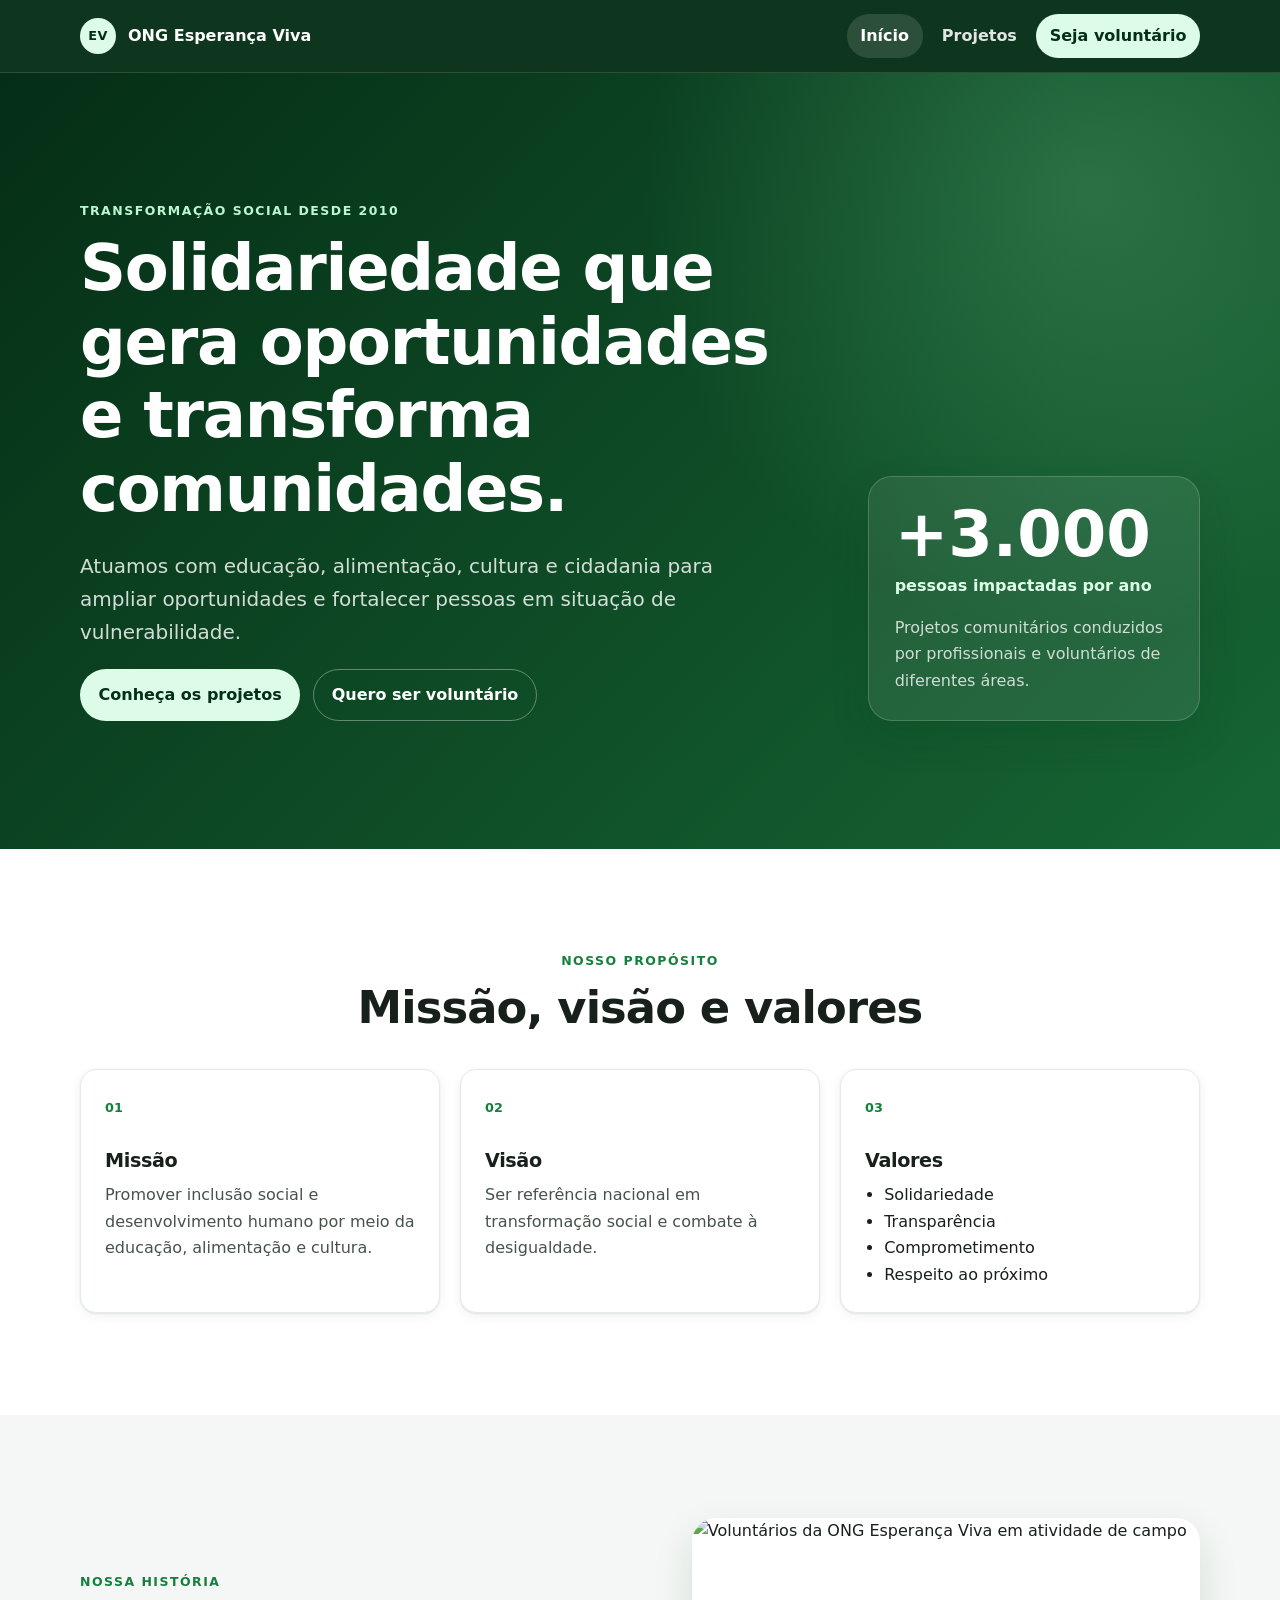
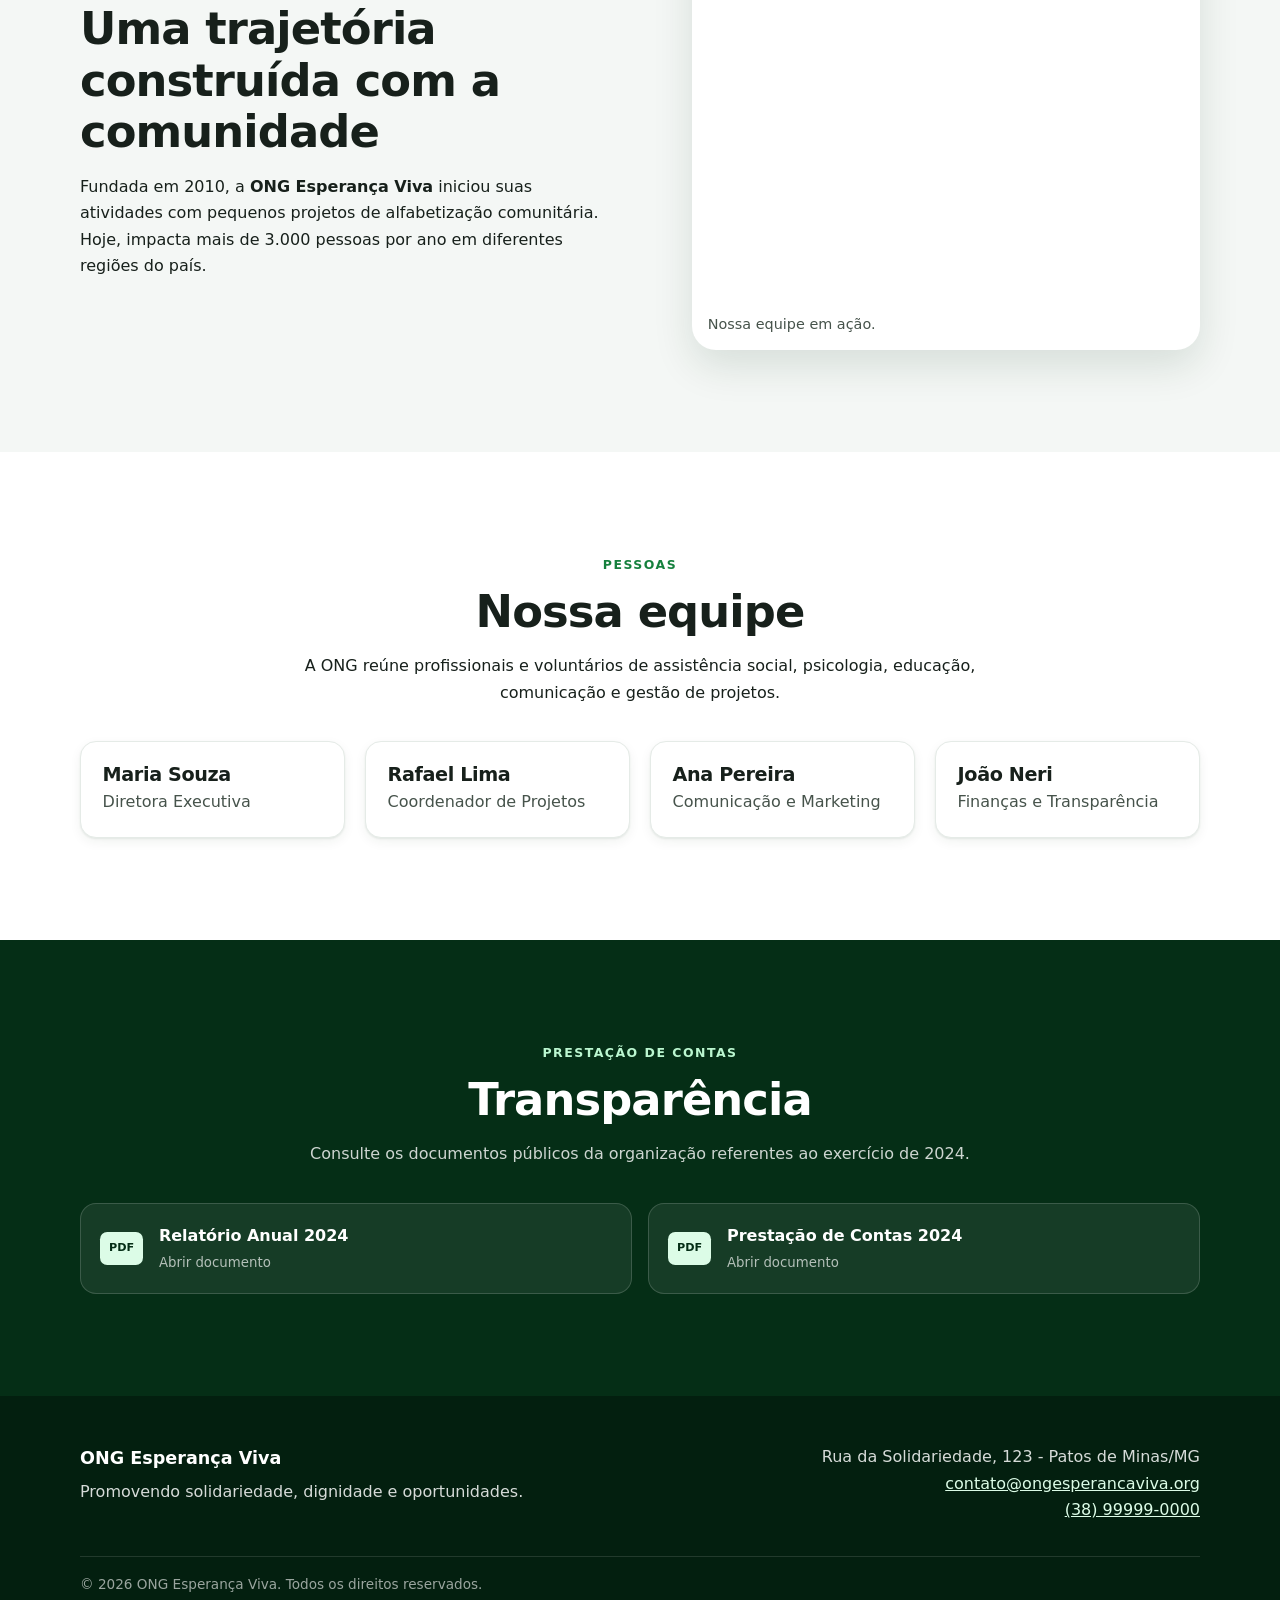
==== index.html @ 0e76d5c9 "refactor: melhora estrutura, segurança e interface do site" ====
<!DOCTYPE html>
<html lang="pt-BR">
<head>
  <meta charset="UTF-8">
  <meta name="viewport" content="width=device-width, initial-scale=1.0">
  <meta name="description" content="Conheça a ONG Esperança Viva, seus projetos sociais, equipe e relatórios de transparência.">
  <meta name="theme-color" content="#14532d">
  <title>ONG Esperança Viva | Início</title>
  <link rel="stylesheet" href="css/style.css">
</head>
<body>
  <a class="skip-link" href="#conteudo">Ir para o conteúdo</a>

  <header class="site-header">
    <div class="container header-inner">
      <a class="brand" href="index.html" aria-label="ONG Esperança Viva - página inicial">
        <span class="brand-mark" aria-hidden="true">EV</span>
        <span>ONG Esperança Viva</span>
      </a>

      <nav class="site-nav" aria-label="Navegação principal">
        <ul>
          <li><a href="index.html" aria-current="page">Início</a></li>
          <li><a href="projetos.html">Projetos</a></li>
          <li><a class="nav-cta" href="cadastro.html">Seja voluntário</a></li>
        </ul>
      </nav>
    </div>
  </header>

  <main id="conteudo">
    <section class="hero">
      <div class="container hero-grid">
        <div>
          <p class="eyebrow">Transformação social desde 2010</p>
          <h1>Solidariedade que gera oportunidades e transforma comunidades.</h1>
          <p class="hero-text">Atuamos com educação, alimentação, cultura e cidadania para ampliar oportunidades e fortalecer pessoas em situação de vulnerabilidade.</p>
          <div class="actions">
            <a class="button button-primary" href="projetos.html">Conheça os projetos</a>
            <a class="button button-secondary" href="cadastro.html">Quero ser voluntário</a>
          </div>
        </div>

        <aside class="hero-highlight" aria-label="Impacto da ONG">
          <strong>+3.000</strong>
          <span>pessoas impactadas por ano</span>
          <p>Projetos comunitários conduzidos por profissionais e voluntários de diferentes áreas.</p>
        </aside>
      </div>
    </section>

    <section class="section" aria-labelledby="proposito-titulo">
      <div class="container">
        <div class="section-heading">
          <p class="eyebrow">Nosso propósito</p>
          <h2 id="proposito-titulo">Missão, visão e valores</h2>
        </div>

        <div class="card-grid card-grid-3">
          <article class="card">
            <span class="card-number" aria-hidden="true">01</span>
            <h3>Missão</h3>
            <p>Promover inclusão social e desenvolvimento humano por meio da educação, alimentação e cultura.</p>
          </article>

          <article class="card">
            <span class="card-number" aria-hidden="true">02</span>
            <h3>Visão</h3>
            <p>Ser referência nacional em transformação social e combate à desigualdade.</p>
          </article>

          <article class="card">
            <span class="card-number" aria-hidden="true">03</span>
            <h3>Valores</h3>
            <ul class="clean-list">
              <li>Solidariedade</li>
              <li>Transparência</li>
              <li>Comprometimento</li>
              <li>Respeito ao próximo</li>
            </ul>
          </article>
        </div>
      </div>
    </section>

    <section class="section section-muted" id="historico" aria-labelledby="historia-titulo">
      <div class="container split-layout">
        <div>
          <p class="eyebrow">Nossa história</p>
          <h2 id="historia-titulo">Uma trajetória construída com a comunidade</h2>
          <p>Fundada em 2010, a <strong>ONG Esperança Viva</strong> iniciou suas atividades com pequenos projetos de alfabetização comunitária. Hoje, impacta mais de 3.000 pessoas por ano em diferentes regiões do país.</p>
        </div>

        <figure class="media-card">
          <img src="img/vol.png" alt="Voluntários da ONG Esperança Viva em atividade de campo" loading="lazy" decoding="async">
          <figcaption>Nossa equipe em ação.</figcaption>
        </figure>
      </div>
    </section>

    <section class="section" id="equipe" aria-labelledby="equipe-titulo">
      <div class="container">
        <div class="section-heading">
          <p class="eyebrow">Pessoas</p>
          <h2 id="equipe-titulo">Nossa equipe</h2>
          <p>A ONG reúne profissionais e voluntários de assistência social, psicologia, educação, comunicação e gestão de projetos.</p>
        </div>

        <div class="card-grid card-grid-4">
          <article class="person-card"><h3>Maria Souza</h3><p>Diretora Executiva</p></article>
          <article class="person-card"><h3>Rafael Lima</h3><p>Coordenador de Projetos</p></article>
          <article class="person-card"><h3>Ana Pereira</h3><p>Comunicação e Marketing</p></article>
          <article class="person-card"><h3>João Neri</h3><p>Finanças e Transparência</p></article>
        </div>
      </div>
    </section>

    <section class="section section-accent" id="transparencia" aria-labelledby="transparencia-titulo">
      <div class="container">
        <div class="section-heading">
          <p class="eyebrow">Prestação de contas</p>
          <h2 id="transparencia-titulo">Transparência</h2>
          <p>Consulte os documentos públicos da organização referentes ao exercício de 2024.</p>
        </div>

        <div class="document-grid">
          <a class="document-card" href="docs/Relatorio_Anual_2024.pdf" target="_blank" rel="noopener noreferrer">
            <span>PDF</span>
            <strong>Relatório Anual 2024</strong>
            <small>Abrir documento</small>
          </a>
          <a class="document-card" href="docs/Prestacao_de_Contas_2024.pdf" target="_blank" rel="noopener noreferrer">
            <span>PDF</span>
            <strong>Prestação de Contas 2024</strong>
            <small>Abrir documento</small>
          </a>
        </div>
      </div>
    </section>
  </main>

  <footer class="site-footer">
    <div class="container footer-grid">
      <div>
        <strong>ONG Esperança Viva</strong>
        <p>Promovendo solidariedade, dignidade e oportunidades.</p>
      </div>
      <address>
        Rua da Solidariedade, 123 - Patos de Minas/MG<br>
        <a href="mailto:contato@ongesperancaviva.org">contato@ongesperancaviva.org</a><br>
        <a href="tel:+5538999990000">(38) 99999-0000</a>
      </address>
    </div>
    <div class="container footer-bottom">© <span data-current-year></span> ONG Esperança Viva. Todos os direitos reservados.</div>
  </footer>

  <script src="js/script.js" defer></script>
</body>
</html>
---- css/style.css ----
:root {
  --green-950: #052e16;
  --green-900: #14532d;
  --green-800: #166534;
  --green-700: #15803d;
  --green-600: #16a34a;
  --green-100: #dcfce7;
  --green-50: #f0fdf4;
  --neutral-950: #17201b;
  --neutral-800: #334139;
  --neutral-700: #46534b;
  --neutral-600: #5d6a62;
  --neutral-300: #cfd8d2;
  --neutral-200: #e5ebe7;
  --neutral-100: #f4f7f5;
  --white: #ffffff;
  --danger: #b42318;
  --danger-dark: #8f1c13;
  --success-bg: #ecfdf3;
  --success-border: #86efac;
  --success-text: #166534;
  --error-bg: #fef3f2;
  --error-border: #fda29b;
  --error-text: #b42318;
  --shadow-sm: 0 1px 2px rgba(5, 46, 22, 0.08), 0 4px 12px rgba(5, 46, 22, 0.06);
  --shadow-md: 0 16px 40px rgba(5, 46, 22, 0.12);
  --radius-sm: 0.6rem;
  --radius-md: 1rem;
  --radius-lg: 1.5rem;
  --container: 1120px;
  --transition: 180ms ease;
}

* {
  box-sizing: border-box;
}

html {
  scroll-behavior: smooth;
}

body {
  margin: 0;
  min-height: 100vh;
  font-family: Inter, ui-sans-serif, system-ui, -apple-system, BlinkMacSystemFont, "Segoe UI", sans-serif;
  color: var(--neutral-950);
  background: var(--white);
  line-height: 1.65;
  text-rendering: optimizeLegibility;
}

img {
  display: block;
  max-width: 100%;
}

button,
input,
select,
textarea {
  font: inherit;
}

a {
  color: inherit;
}

h1,
h2,
h3,
p {
  margin-top: 0;
}

h1,
h2,
h3 {
  line-height: 1.15;
  letter-spacing: -0.02em;
}

h1 {
  font-size: clamp(2.2rem, 5vw, 4.5rem);
  max-width: 16ch;
  margin-bottom: 1.5rem;
}

h2 {
  font-size: clamp(1.8rem, 3.5vw, 3rem);
  margin-bottom: 1rem;
}

h3 {
  font-size: 1.2rem;
  margin-bottom: 0.65rem;
}

.container {
  width: min(calc(100% - 2rem), var(--container));
  margin-inline: auto;
}

.skip-link {
  position: fixed;
  top: 0.75rem;
  left: 0.75rem;
  z-index: 1000;
  transform: translateY(-160%);
  padding: 0.7rem 1rem;
  border-radius: var(--radius-sm);
  color: var(--white);
  background: var(--green-950);
}

.skip-link:focus {
  transform: translateY(0);
}

.site-header {
  position: sticky;
  top: 0;
  z-index: 100;
  border-bottom: 1px solid rgba(255, 255, 255, 0.12);
  background: rgba(5, 46, 22, 0.96);
  color: var(--white);
  backdrop-filter: blur(12px);
}

.header-inner {
  min-height: 72px;
  display: flex;
  align-items: center;
  justify-content: space-between;
  gap: 1.5rem;
}

.brand {
  display: inline-flex;
  align-items: center;
  gap: 0.75rem;
  font-weight: 800;
  text-decoration: none;
  white-space: nowrap;
}

.brand-mark {
  width: 2.25rem;
  height: 2.25rem;
  display: grid;
  place-items: center;
  border-radius: 50%;
  background: var(--green-100);
  color: var(--green-950);
  font-size: 0.8rem;
  letter-spacing: 0.04em;
}

.site-nav ul {
  display: flex;
  align-items: center;
  gap: 0.35rem;
  margin: 0;
  padding: 0;
  list-style: none;
}

.site-nav a {
  display: inline-flex;
  align-items: center;
  min-height: 44px;
  padding: 0.55rem 0.85rem;
  border-radius: 999px;
  text-decoration: none;
  font-weight: 700;
  color: rgba(255, 255, 255, 0.88);
  transition: background var(--transition), color var(--transition);
}

.site-nav a:hover,
.site-nav a:focus-visible,
.site-nav a[aria-current="page"] {
  background: rgba(255, 255, 255, 0.12);
  color: var(--white);
}

.site-nav .nav-cta {
  background: var(--green-100);
  color: var(--green-950);
}

.site-nav .nav-cta:hover,
.site-nav .nav-cta:focus-visible,
.site-nav .nav-cta[aria-current="page"] {
  background: var(--white);
  color: var(--green-950);
}

.hero,
.page-hero {
  color: var(--white);
  background:
    radial-gradient(circle at 85% 15%, rgba(134, 239, 172, 0.22), transparent 28rem),
    linear-gradient(135deg, var(--green-950), var(--green-800));
}

.hero {
  padding: clamp(4.5rem, 10vw, 8rem) 0;
}

.hero-grid {
  display: grid;
  grid-template-columns: minmax(0, 1.5fr) minmax(260px, 0.7fr);
  align-items: end;
  gap: clamp(2rem, 6vw, 5rem);
}

.hero-text,
.page-hero p {
  max-width: 65ch;
  font-size: clamp(1.05rem, 2vw, 1.25rem);
  color: rgba(255, 255, 255, 0.82);
}

.hero-highlight {
  padding: 1.6rem;
  border: 1px solid rgba(255, 255, 255, 0.18);
  border-radius: var(--radius-lg);
  background: rgba(255, 255, 255, 0.08);
  box-shadow: var(--shadow-md);
}

.hero-highlight strong {
  display: block;
  font-size: clamp(2.4rem, 6vw, 4rem);
  line-height: 1;
}

.hero-highlight span {
  display: block;
  margin: 0.4rem 0 1rem;
  font-weight: 800;
  color: var(--green-100);
}

.hero-highlight p {
  margin-bottom: 0;
  color: rgba(255, 255, 255, 0.78);
}

.page-hero {
  padding: clamp(3.5rem, 8vw, 6rem) 0;
}

.page-hero h1 {
  font-size: clamp(2.1rem, 5vw, 4rem);
  max-width: 19ch;
}

.page-hero-compact {
  padding-bottom: 4.5rem;
}

.eyebrow {
  margin-bottom: 0.65rem;
  font-size: 0.78rem;
  font-weight: 850;
  letter-spacing: 0.12em;
  text-transform: uppercase;
  color: var(--green-700);
}

.hero .eyebrow,
.page-hero .eyebrow,
.section-accent .eyebrow {
  color: #bbf7d0;
}

.section {
  padding: clamp(4rem, 8vw, 6.5rem) 0;
}

.section-muted {
  background: var(--neutral-100);
}

.section-accent {
  color: var(--white);
  background: var(--green-950);
}

.section-accent p {
  color: rgba(255, 255, 255, 0.8);
}

.section-heading {
  max-width: 720px;
  margin-bottom: 2.2rem;
}

.section-heading:not(.section-heading-left) {
  margin-inline: auto;
  text-align: center;
}

.card-grid {
  display: grid;
  gap: 1.25rem;
}

.card-grid-3 {
  grid-template-columns: repeat(3, minmax(0, 1fr));
}

.card-grid-4 {
  grid-template-columns: repeat(4, minmax(0, 1fr));
}

.card,
.person-card,
.info-card,
.form-card,
.donation-card {
  border: 1px solid var(--neutral-200);
  border-radius: var(--radius-md);
  background: var(--white);
  box-shadow: var(--shadow-sm);
}

.card {
  min-height: 220px;
  padding: 1.5rem;
  transition: transform var(--transition), box-shadow var(--transition), border-color var(--transition);
}

.card:hover {
  transform: translateY(-4px);
  border-color: #b7c7bd;
  box-shadow: var(--shadow-md);
}

.card p,
.person-card p,
.info-card p {
  color: var(--neutral-700);
}

.card-number {
  display: inline-block;
  margin-bottom: 2rem;
  font-size: 0.8rem;
  font-weight: 850;
  color: var(--green-700);
}

.clean-list {
  margin: 0;
  padding-left: 1.2rem;
}

.person-card {
  padding: 1.35rem;
}

.person-card h3 {
  margin-bottom: 0.2rem;
}

.person-card p {
  margin-bottom: 0;
}

.split-layout {
  display: grid;
  grid-template-columns: minmax(0, 1fr) minmax(320px, 0.95fr);
  align-items: center;
  gap: clamp(2rem, 6vw, 5rem);
}

.split-layout-compact {
  grid-template-columns: minmax(0, 1fr) minmax(300px, 0.75fr);
}

.media-card {
  overflow: hidden;
  margin: 0;
  border-radius: var(--radius-lg);
  background: var(--white);
  box-shadow: var(--shadow-md);
}

.media-card img {
  width: 100%;
  aspect-ratio: 4 / 3;
  object-fit: cover;
}

.media-card figcaption {
  padding: 0.85rem 1rem;
  color: var(--neutral-700);
  font-size: 0.9rem;
}

.actions,
.form-actions {
  display: flex;
  flex-wrap: wrap;
  gap: 0.8rem;
}

.button {
  display: inline-flex;
  min-height: 44px;
  align-items: center;
  justify-content: center;
  border: 1px solid transparent;
  border-radius: 999px;
  padding: 0.72rem 1.1rem;
  cursor: pointer;
  text-decoration: none;
  font-weight: 800;
  transition: transform var(--transition), background var(--transition), color var(--transition), border-color var(--transition);
}

.button:hover {
  transform: translateY(-1px);
}

.button-primary {
  background: var(--green-600);
  color: var(--white);
}

.button-primary:hover,
.button-primary:focus-visible {
  background: var(--green-700);
}

.hero .button-primary {
  background: var(--green-100);
  color: var(--green-950);
}

.hero .button-primary:hover,
.hero .button-primary:focus-visible {
  background: var(--white);
}

.button-secondary {
  border-color: var(--neutral-300);
  background: var(--white);
  color: var(--neutral-950);
}

.hero .button-secondary {
  border-color: rgba(255, 255, 255, 0.35);
  background: transparent;
  color: var(--white);
}

.button-secondary:hover,
.button-secondary:focus-visible {
  border-color: var(--green-600);
}

.button-danger {
  background: var(--danger);
  color: var(--white);
}

.button-danger:hover,
.button-danger:focus-visible {
  background: var(--danger-dark);
}

.text-link {
  font-weight: 800;
  color: var(--green-800);
}

.document-grid {
  display: grid;
  grid-template-columns: repeat(2, minmax(0, 1fr));
  gap: 1rem;
}

.document-card {
  display: grid;
  grid-template-columns: auto 1fr;
  align-items: center;
  gap: 0.15rem 1rem;
  padding: 1.2rem;
  border: 1px solid rgba(255, 255, 255, 0.16);
  border-radius: var(--radius-md);
  color: var(--white);
  text-decoration: none;
  background: rgba(255, 255, 255, 0.07);
  transition: background var(--transition), transform var(--transition);
}

.document-card:hover,
.document-card:focus-visible {
  transform: translateY(-2px);
  background: rgba(255, 255, 255, 0.12);
}

.document-card > span {
  grid-row: span 2;
  padding: 0.45rem 0.55rem;
  border-radius: 0.45rem;
  background: var(--green-100);
  color: var(--green-950);
  font-size: 0.7rem;
  font-weight: 900;
}

.document-card small {
  color: rgba(255, 255, 255, 0.68);
}

.project-tag {
  display: inline-block;
  margin-bottom: 1.5rem;
  padding: 0.3rem 0.55rem;
  border-radius: 999px;
  background: var(--green-50);
  color: var(--green-800);
  font-size: 0.78rem;
  font-weight: 800;
}

.callout {
  display: flex;
  align-items: center;
  justify-content: space-between;
  gap: 2rem;
  padding: clamp(1.5rem, 4vw, 2.5rem);
  border: 1px solid var(--green-100);
  border-radius: var(--radius-lg);
  background: var(--green-50);
}

.callout > div {
  max-width: 700px;
}

.callout h2 {
  margin-bottom: 0.6rem;
}

.callout p:last-child {
  margin-bottom: 0;
}

.donation-card {
  padding: 1.4rem;
  border-color: rgba(255, 255, 255, 0.16);
  background: rgba(255, 255, 255, 0.08);
  color: var(--white);
}

.donation-card p:last-child {
  margin-bottom: 0;
}

.form-layout {
  display: grid;
  grid-template-columns: minmax(0, 1.45fr) minmax(260px, 0.65fr);
  align-items: start;
  gap: 1.5rem;
}

.form-card,
.info-card {
  padding: clamp(1.3rem, 4vw, 2rem);
}

.info-card {
  position: sticky;
  top: 96px;
}

.info-card ol {
  padding-left: 1.2rem;
}

.field {
  margin-bottom: 1.1rem;
}

.field label {
  display: block;
  margin-bottom: 0.4rem;
  font-weight: 750;
  color: var(--neutral-800);
}

.field input,
.field select,
.field textarea {
  width: 100%;
  border: 1px solid var(--neutral-300);
  border-radius: var(--radius-sm);
  padding: 0.78rem 0.85rem;
  background: var(--white);
  color: var(--neutral-950);
  transition: border-color var(--transition), box-shadow var(--transition);
}

.field textarea {
  min-height: 130px;
  resize: vertical;
}

.field input:focus,
.field select:focus,
.field textarea:focus {
  outline: none;
  border-color: var(--green-700);
  box-shadow: 0 0 0 4px rgba(21, 128, 61, 0.12);
}

.field-help {
  display: block;
  margin-top: 0.35rem;
  color: var(--neutral-600);
}

.form-row {
  display: grid;
  grid-template-columns: repeat(2, minmax(0, 1fr));
  gap: 1rem;
}

.field-checkbox {
  display: grid;
  grid-template-columns: auto 1fr;
  align-items: start;
  gap: 0.7rem;
  padding: 0.9rem;
  border-radius: var(--radius-sm);
  background: var(--neutral-100);
}

.field-checkbox input {
  width: 1.1rem;
  height: 1.1rem;
  margin-top: 0.18rem;
  accent-color: var(--green-700);
}

.field-checkbox label {
  margin: 0;
  font-weight: 600;
}

form.was-validated input:invalid,
form.was-validated select:invalid,
form.was-validated textarea:invalid {
  border-color: var(--danger);
}

.form-message {
  margin-bottom: 1rem;
  padding: 0.9rem 1rem;
  border: 1px solid;
  border-radius: var(--radius-sm);
  font-weight: 700;
}

.form-message.is-success {
  border-color: var(--success-border);
  background: var(--success-bg);
  color: var(--success-text);
}

.form-message.is-error {
  border-color: var(--error-border);
  background: var(--error-bg);
  color: var(--error-text);
}

.list-header {
  display: flex;
  align-items: end;
  justify-content: space-between;
  gap: 1rem;
  margin-bottom: 1.4rem;
}

.list-header h2 {
  margin-bottom: 0;
}

.table-wrapper {
  overflow-x: auto;
  border: 1px solid var(--neutral-200);
  border-radius: var(--radius-md);
  background: var(--white);
  box-shadow: var(--shadow-sm);
}

table {
  width: 100%;
  border-collapse: collapse;
}

th,
td {
  padding: 0.9rem 1rem;
  border-bottom: 1px solid var(--neutral-200);
  text-align: left;
  vertical-align: middle;
}

th {
  background: var(--neutral-100);
  font-size: 0.82rem;
  letter-spacing: 0.02em;
  color: var(--neutral-700);
}

tbody tr:last-child td {
  border-bottom: 0;
}

.table-action {
  border: 0;
  background: transparent;
  color: var(--danger);
  cursor: pointer;
  font-weight: 800;
  text-decoration: underline;
  text-underline-offset: 0.15em;
}

.empty-state {
  margin: 0;
  padding: 1.25rem;
  color: var(--neutral-600);
  text-align: center;
}

.site-footer {
  padding: 3rem 0 1.2rem;
  background: #031f0f;
  color: rgba(255, 255, 255, 0.84);
}

.footer-grid {
  display: grid;
  grid-template-columns: 1fr auto;
  gap: 2rem;
}

.footer-grid strong {
  color: var(--white);
  font-size: 1.1rem;
}

.footer-grid p {
  margin: 0.35rem 0 0;
}

.footer-grid address {
  font-style: normal;
  text-align: right;
}

.footer-grid a {
  color: var(--green-100);
}

.footer-bottom {
  margin-top: 2rem;
  padding-top: 1rem;
  border-top: 1px solid rgba(255, 255, 255, 0.12);
  font-size: 0.85rem;
  color: rgba(255, 255, 255, 0.6);
}

.sr-only {
  position: absolute;
  width: 1px;
  height: 1px;
  padding: 0;
  margin: -1px;
  overflow: hidden;
  clip: rect(0, 0, 0, 0);
  white-space: nowrap;
  border: 0;
}

:focus-visible {
  outline: 3px solid #86efac;
  outline-offset: 3px;
}

@media (max-width: 900px) {
  .hero-grid,
  .split-layout,
  .split-layout-compact,
  .form-layout {
    grid-template-columns: 1fr;
  }

  .card-grid-4 {
    grid-template-columns: repeat(2, minmax(0, 1fr));
  }

  .info-card {
    position: static;
  }

  .callout {
    align-items: flex-start;
    flex-direction: column;
  }
}

@media (max-width: 720px) {
  .header-inner {
    min-height: auto;
    padding-block: 0.7rem;
    align-items: flex-start;
    flex-direction: column;
  }

  .site-nav {
    width: 100%;
    overflow-x: auto;
    padding-bottom: 0.2rem;
  }

  .site-nav ul {
    width: max-content;
  }

  .card-grid-3,
  .card-grid-4,
  .document-grid,
  .form-row,
  .footer-grid {
    grid-template-columns: 1fr;
  }

  .footer-grid address {
    text-align: left;
  }

  .list-header {
    align-items: stretch;
    flex-direction: column;
  }

  .list-header .button {
    align-self: flex-start;
  }
}

@media (max-width: 480px) {
  .container {
    width: min(calc(100% - 1.2rem), var(--container));
  }

  .hero,
  .page-hero,
  .section {
    padding-left: 0;
    padding-right: 0;
  }

  .actions,
  .form-actions {
    flex-direction: column;
  }

  .actions .button,
  .form-actions .button {
    width: 100%;
  }
}

@media (prefers-reduced-motion: reduce) {
  html {
    scroll-behavior: auto;
  }

  *,
  *::before,
  *::after {
    scroll-behavior: auto !important;
    transition-duration: 0.01ms !important;
    animation-duration: 0.01ms !important;
    animation-iteration-count: 1 !important;
  }
}
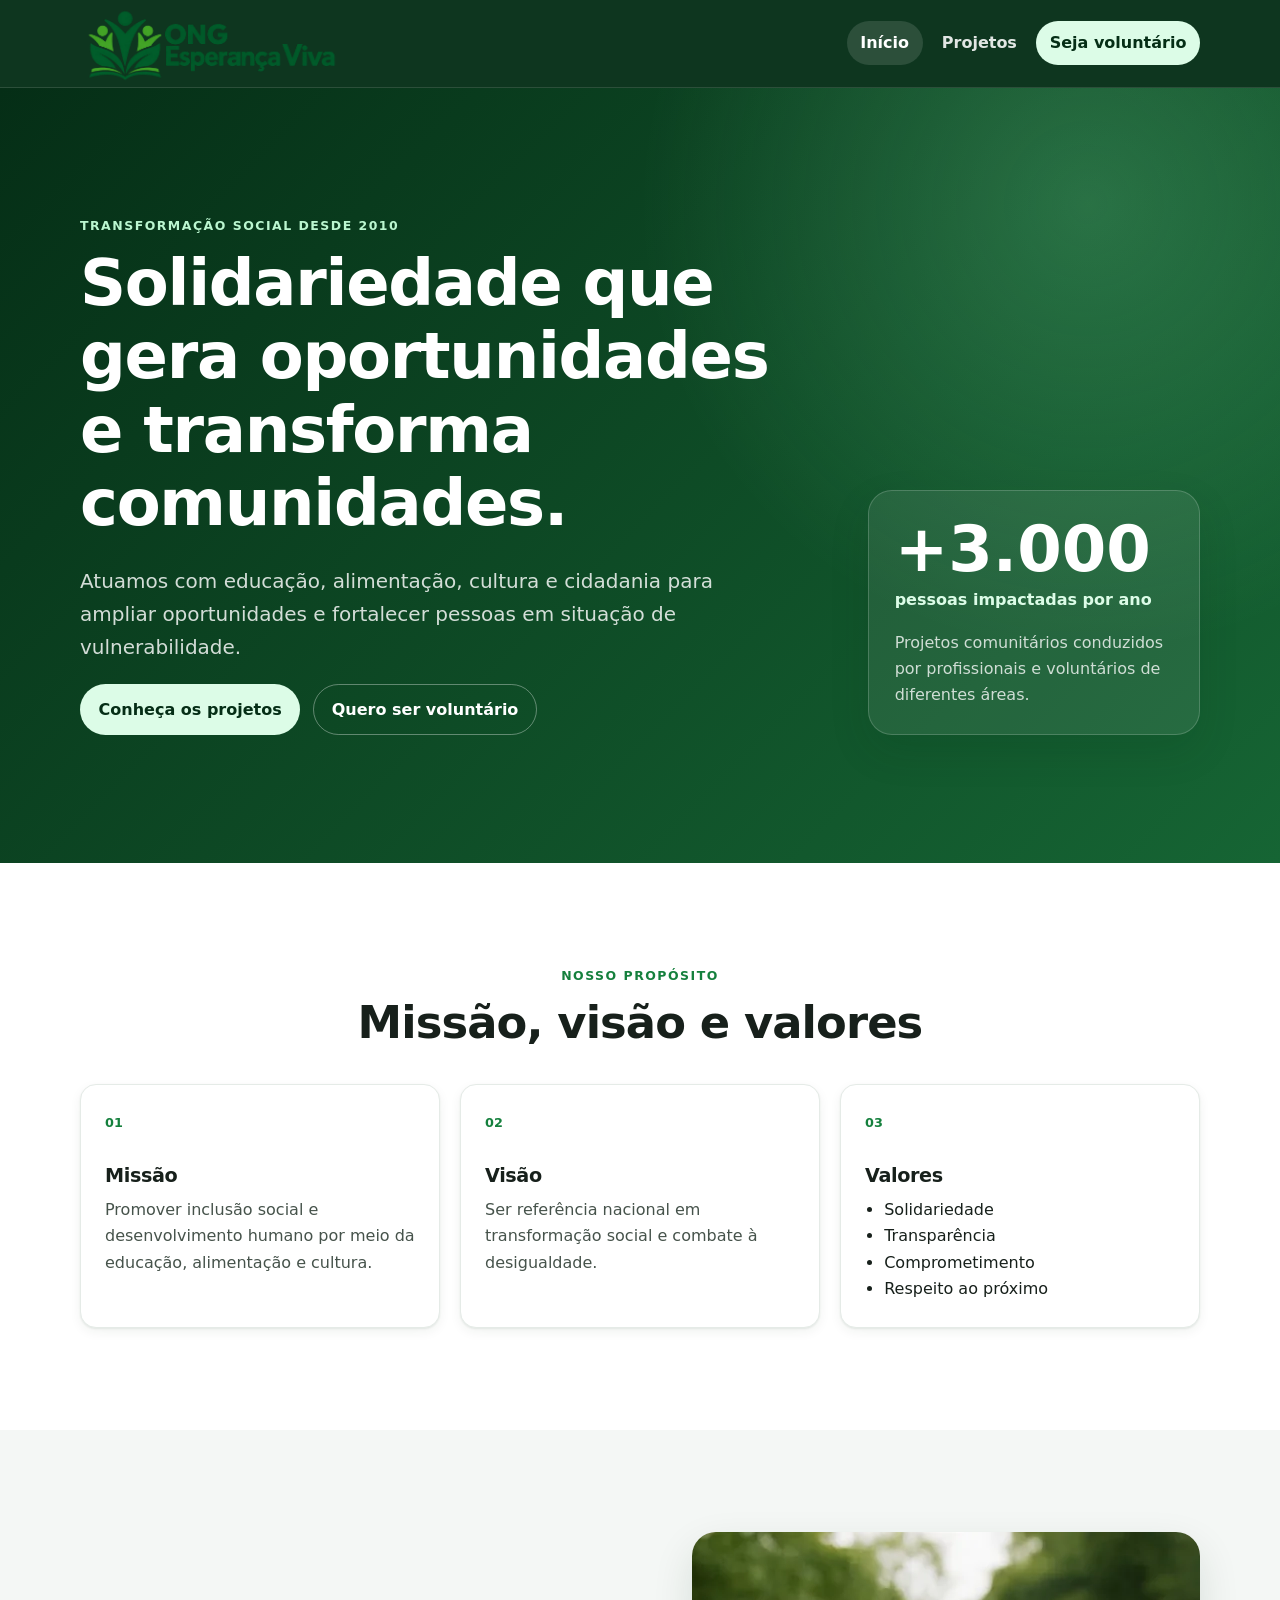
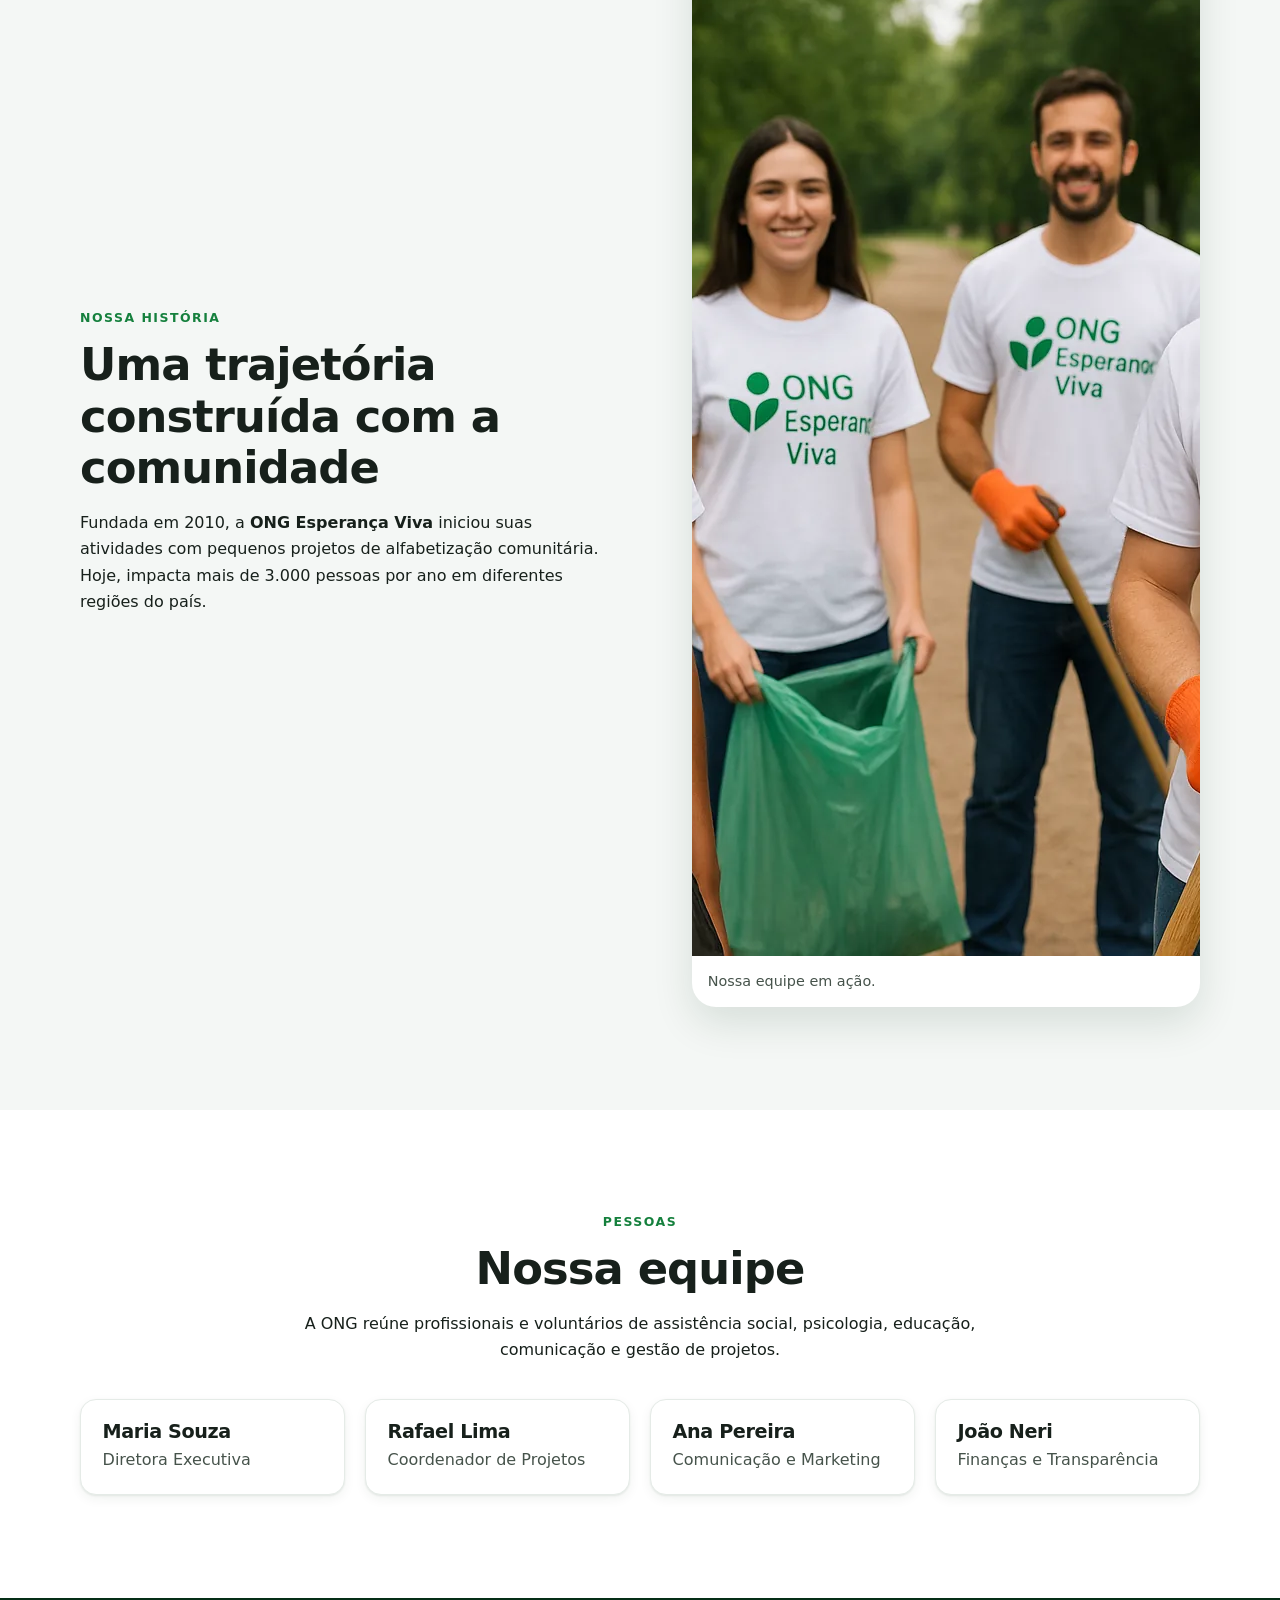
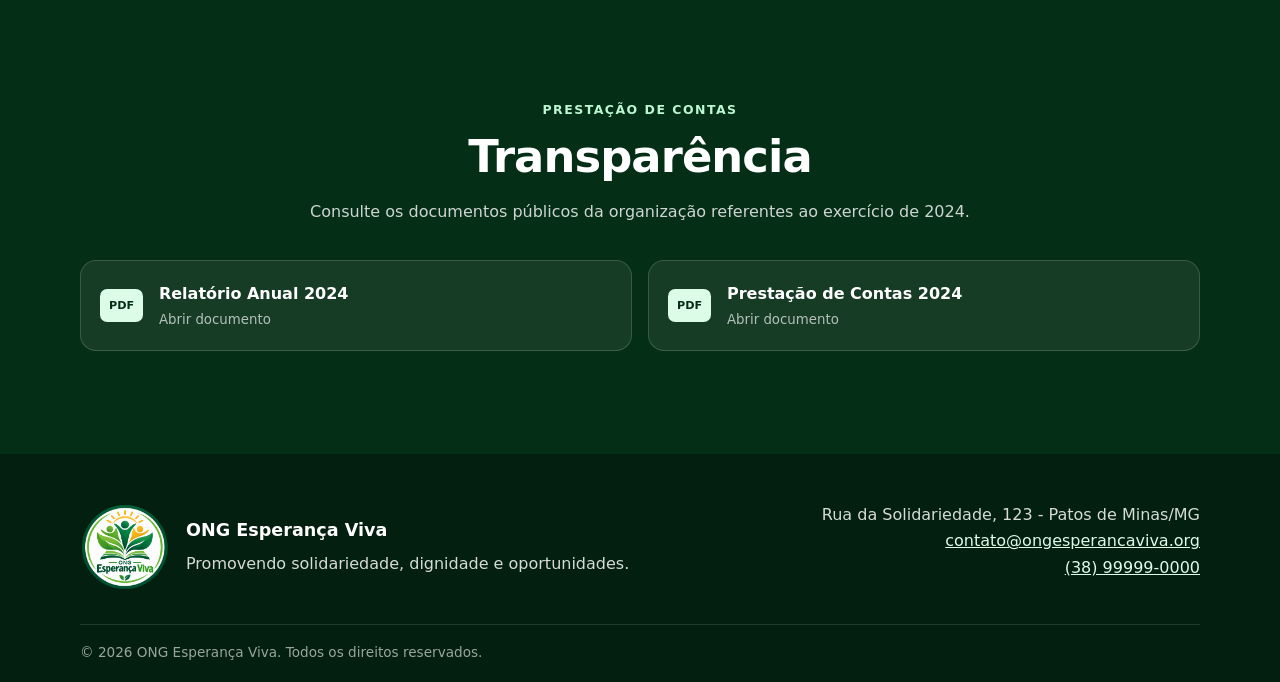
==== commit 7fc7c2fd: "otimização de imagens e acrescimo de logo" ====
--- a/index.html
+++ b/index.html
@@ -6,6 +6,9 @@
   <meta name="description" content="Conheça a ONG Esperança Viva, seus projetos sociais, equipe e relatórios de transparência.">
   <meta name="theme-color" content="#14532d">
   <title>ONG Esperança Viva | Início</title>
+  <link rel="icon" type="image/png" sizes="32x32" href="img/favicon-32.png">
+  <link rel="apple-touch-icon" href="img/apple-touch-icon.png">
+  <link rel="icon" type="image/png" sizes="192x192" href="img/android-chrome-192.png">
   <link rel="stylesheet" href="css/style.css">
 </head>
 <body>
@@ -14,8 +17,7 @@
   <header class="site-header">
     <div class="container header-inner">
       <a class="brand" href="index.html" aria-label="ONG Esperança Viva - página inicial">
-        <span class="brand-mark" aria-hidden="true">EV</span>
-        <span>ONG Esperança Viva</span>
+        <img src="img/logo-header.webp" alt="ONG Esperança Viva" width="260" height="87" style="display:block;width:clamp(180px,22vw,260px);height:auto;max-width:100%;">
       </a>
 
       <nav class="site-nav" aria-label="Navegação principal">
@@ -92,7 +94,7 @@
         </div>
 
         <figure class="media-card">
-          <img src="img/vol.png" alt="Voluntários da ONG Esperança Viva em atividade de campo" loading="lazy" decoding="async">
+          <img src="img/vol.webp" alt="Voluntários da ONG Esperança Viva em atividade de campo" loading="lazy" decoding="async" width="1536" height="1024">
           <figcaption>Nossa equipe em ação.</figcaption>
         </figure>
       </div>
@@ -141,9 +143,12 @@
 
   <footer class="site-footer">
     <div class="container footer-grid">
-      <div>
-        <strong>ONG Esperança Viva</strong>
-        <p>Promovendo solidariedade, dignidade e oportunidades.</p>
+      <div style="display:flex;align-items:center;gap:1rem;flex-wrap:wrap;">
+        <img src="img/logo-circle.webp" alt="Logo da ONG Esperança Viva" width="90" height="90" style="width:90px;height:90px;object-fit:contain;">
+        <div>
+          <strong>ONG Esperança Viva</strong>
+          <p>Promovendo solidariedade, dignidade e oportunidades.</p>
+        </div>
       </div>
       <address>
         Rua da Solidariedade, 123 - Patos de Minas/MG<br>
